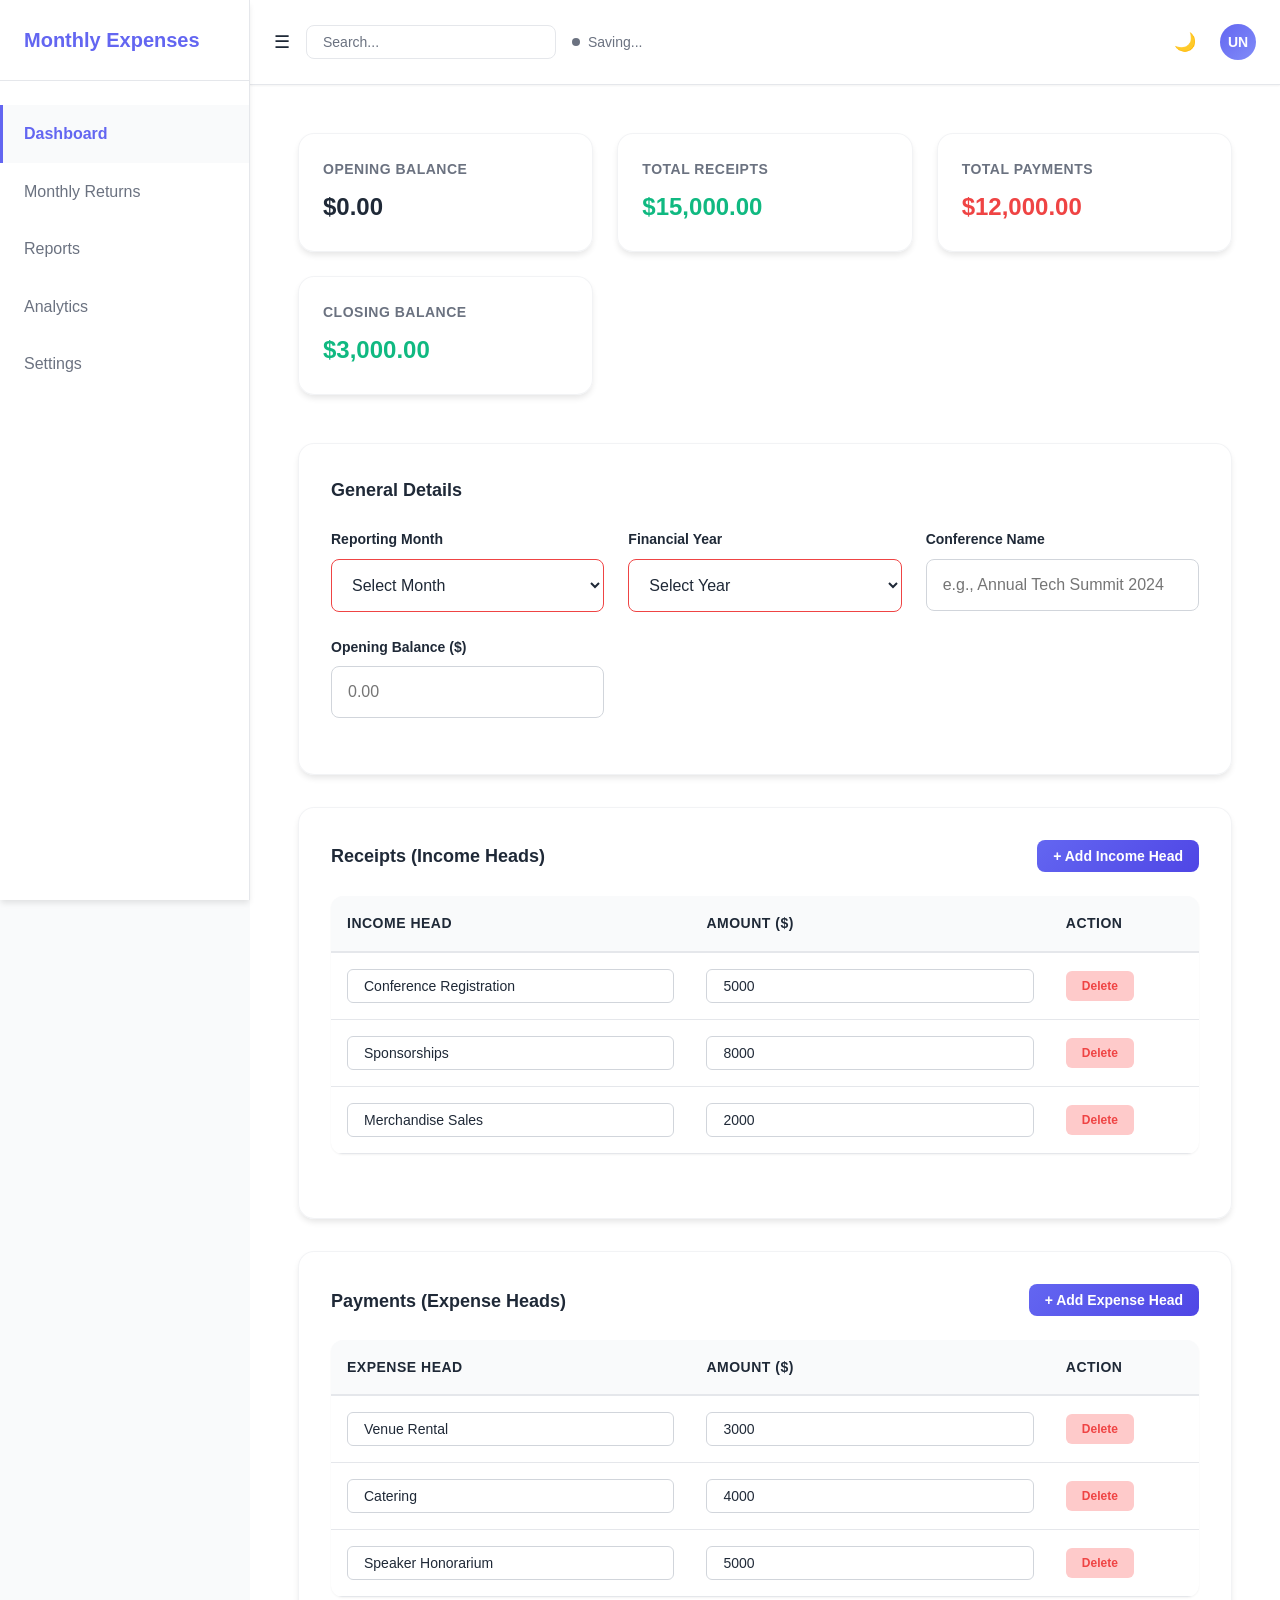
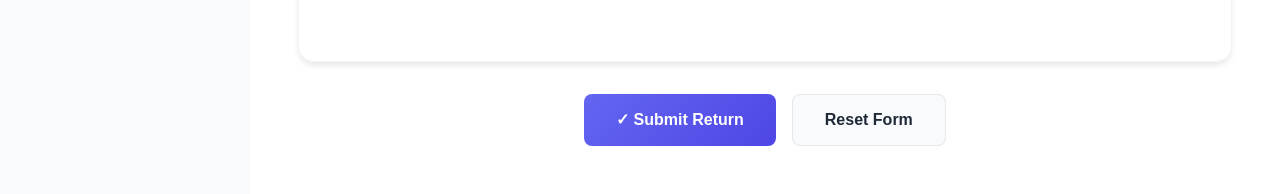
==== index.html @ 1924c883 "Initial commit" ====
<!DOCTYPE html>
<html lang="en">
<head>
  <meta charset="UTF-8" />
  <meta name="viewport" content="width=device-width, initial-scale=1.0" />
  <title>Monthly Returns Entry Page</title>
  <link rel="stylesheet" href="styles.css" />
</head>
<body>
  <div class="layout">
    <aside class="sidebar" id="sidebar">
      <div class="sidebar-header">
        <span class="sidebar-logo">Monthly Expenses</span>
      </div>
      <nav class="sidebar-nav" id="sidebarNav">
        <a class="nav-item active" id="dashboardNav">Dashboard</a>
        <a class="nav-item" id="monthlyReturnsNav">Monthly Returns</a>
        <a class="nav-item" id="reportsNav">Reports</a>
        <a class="nav-item" id="analyticsNav">Analytics</a>
        <a class="nav-item" id="settingsNav">Settings</a>
      </nav>
    </aside>

    <main class="main-content">
      <header class="header">
        <div class="header-left">
            <button class="mobile-menu-btn" id="mobileMenuBtn" title="Menu">☰</button>
            <div class="search-bar">
              <input type="text" placeholder="Search..." />
            </div>
            <div class="auto-save-indicator" id="autoSaveIndicator">
              <span class="auto-save-dot" id="autoSaveDot"></span>
              <span>Saving...</span>
            </div>
          </div>

        <div class="header-right">
          <button class="theme-toggle" id="themeToggle" title="Toggle theme">
            🌙
          </button>
          <div class="user-profile">
            <div class="avatar">UN</div>
          </div>
        </div>
      </header>

      <div class="content">

        <div class="overview-section">
          <div class="overview-card">
            <div class="card-label">Opening Balance</div>
            <div class="card-value" id="openingBalanceValue">$0.00</div>
          </div>
          <div class="overview-card">
            <div class="card-label">Total Receipts</div>
            <div class="card-value positive" id="totalReceiptsValue">
              $0.00
            </div>
          </div>
          <div class="overview-card">
            <div class="card-label">Total Payments</div>
            <div class="card-value negative" id="totalPaymentsValue">
              $0.00
            </div>
          </div>
          <div
            class="overview-card"
            id="closingBalanceContainer"
          >
            <div class="card-label">Closing Balance</div>
            <div class="card-value" id="closingBalanceValue">$0.00</div>
          </div>
        </div>

        <!-- General Details Section -->
        <form class="form-section" id="mainForm">
          <h2 class="form-section-title">
            General Details
          </h2>

          <div class="form-grid">
            <div class="form-group">
              <label for="reportingMonth">Reporting Month</label>
              <select id="reportingMonth" required>
                <option value="">Select Month</option>
                <option value="January">January</option>
                <option value="February">February</option>
                <option value="March">March</option>
                <option value="April">April</option>
                <option value="May">May</option>
                <option value="June">June</option>
                <option value="July">July</option>
                <option value="August">August</option>
                <option value="September">September</option>
                <option value="October">October</option>
                <option value="November">November</option>
                <option value="December">December</option>
              </select>
              <span class="error-message">Please select a month</span>
            </div>

            <div class="form-group">
              <label for="financialYear">Financial Year</label>
              <select id="financialYear" required>
                <option value="">Select Year</option>
                <option value="2023-24">2023-24</option>
                <option value="2024-25">2024-25</option>
                <option value="2025-26">2025-26</option>
                <option value="2026-27">2026-27</option>
                <option value="2027-28">2027-28</option>
              </select>
              <span class="error-message">Please select a financial year</span>
            </div>

            <div class="form-group">
              <label for="conferenceName">Conference Name</label>
              <input
                type="text"
                id="conferenceName"
                placeholder="e.g., Annual Tech Summit 2024"
                required
              />
              <span class="error-message"
                >Please enter conference name</span
              >
            </div>

            <div class="form-group">
              <label for="openingBalance">Opening Balance ($)</label>
              <input
                type="number"
                id="openingBalance"
                placeholder="0.00"
                min="0"
                required
              />
              <span class="error-message"
                >Please enter opening balance</span
              >
            </div>
          </div>
        </form>

        <!-- Receipts Section -->
        <div class="form-section">
          <div class="table-section">
            <div class="table-header">
              <h2 class="table-title">
                Receipts (Income Heads)
              </h2>
              <button type="button" class="add-row-btn" id="addReceiptBtn">
                + Add Income Head
              </button>
            </div>

            <table class="dynamic-table">
              <thead>
                <tr>
                  <th>Income Head</th>
                  <th>Amount ($)</th>
                  <th>Action</th>
                </tr>
              </thead>
              <tbody id="receiptsTableBody"></tbody>
            </table>
          </div>
        </div>

        <!-- Payments Section -->
        <div class="form-section">
          <div class="table-section">
            <div class="table-header">
              <h2 class="table-title">
                <span class="section-icon"></span>
                Payments (Expense Heads)
              </h2>
              <button type="button" class="add-row-btn" id="addPaymentBtn">
                + Add Expense Head
              </button>
            </div>

            <table class="dynamic-table">
              <thead>
                <tr>
                  <th>Expense Head</th>
                  <th>Amount ($)</th>
                  <th>Action</th>
                </tr>
              </thead>
              <tbody id="paymentsTableBody"></tbody>
            </table>
          </div>
        </div>

        <!-- Action Buttons -->
        <div class="action-buttons">
          <button type="submit" class="btn btn-primary" id="submitBtn">
            ✓ Submit Return
          </button>
          <button type="reset" class="btn btn-secondary" id="resetBtn">
            Reset Form
          </button>
        </div>
      </div>
    </main>
  </div>

  <!-- Success Modal -->
  <div class="modal" id="successModal">
    <div class="modal-content">
      <div class="modal-header">
        <h2 class="modal-title">✓ Return Submitted Successfully</h2>
        <button class="close-btn" id="closeModalBtn">&times;</button>
      </div>

      <div class="modal-body">
        <div class="success-icon">✓</div>
        <p style="text-align: center; margin-bottom: 20px">
          Your monthly return has been submitted successfully.
        </p>

        <div class="reference-id" id="referenceId">MR-XXXX-XXXX</div>

        <div style="margin-bottom: 20px">
          <h3 style="font-size: 14px; font-weight: 600; margin-bottom: 10px">
            Return Breakdown:
          </h3>
          <div id="modalBreakdown"></div>
        </div>
      </div>

      <div class="modal-footer">
        <button class="btn btn-secondary" id="downloadBtn">
          Download Report
        </button>
        <button class="btn btn-secondary" id="printBtn">
           Print Report
        </button>
        <button class="btn btn-primary" id="newReturnBtn">
          + New Return
        </button>
      </div>
    </div>
  </div>

  <script src="app.js"></script>
</body>
</html>
---- styles.css ----
:root {
  /* Colors */
  --primary: #6366f1;
  --primary-dark: #4f46e5;
  --primary-light: #818cf8;
  --success: #10b981;
  --success-dark: #059669;
  --warning: #f59e0b;
  --danger: #ef4444;
  --danger-dark: #dc2626;
  --danger-light: #fecaca;
  --info: #3b82f6;
  --dark: #1f2937;
  --dark-light: #374151;
  --gray-600: #4b5563;
  --gray-500: #6b7280;
  --gray-400: #9ca3af;
  --gray-300: #d1d5db;
  --gray-200: #e5e7eb;
  --gray-100: #f3f4f6;
  --white: #ffffff;
  --bg-dark: #0f172a;
  --bg-darker: #020617;
  --glass-bg: rgba(255, 255, 255, 0.7);
  --glass-border: rgba(255, 255, 255, 0.2);

  /* Spacing */
  --spacing-xs: 0.25rem;
  --spacing-sm: 0.5rem;
  --spacing-md: 1rem;
  --spacing-lg: 1.5rem;
  --spacing-xl: 2rem;
  --spacing-2xl: 3rem;

  /* Typography */
  --font-family: -apple-system, BlinkMacSystemFont, 'Segoe UI', Roboto, Oxygen,
    Ubuntu, Cantarell, sans-serif;
  --font-size-xs: 0.75rem;
  --font-size-sm: 0.875rem;
  --font-size-base: 1rem;
  --font-size-lg: 1.125rem;
  --font-size-xl: 1.25rem;
  --font-size-2xl: 1.5rem;

  /* Radius */
  --radius-sm: 0.375rem;
  --radius-md: 0.5rem;
  --radius-lg: 0.75rem;
  --radius-xl: 1rem;

  /* Shadows */
  --shadow-sm: 0 1px 2px 0 rgba(0, 0, 0, 0.05);
  --shadow-md: 0 4px 6px -1px rgba(0, 0, 0, 0.1);
  --shadow-lg: 0 10px 15px -3px rgba(0, 0, 0, 0.1);
  --shadow-xl: 0 20px 25px -5px rgba(0, 0, 0, 0.1);
  --glass-shadow: 0 8px 32px 0 rgba(31, 38, 135, 0.37);

  /* Transitions */
  --transition-fast: 150ms cubic-bezier(0.4, 0, 0.2, 1);
  --transition-base: 300ms cubic-bezier(0.4, 0, 0.2, 1);
}

/* Light theme (default) */
body {
  --text-primary: #1f2937;
  --text-secondary: #6b7280;
  --bg-primary: #ffffff;
  --bg-secondary: #f9fafb;
  --border-color: #e5e7eb;
  --input-bg: #ffffff;
  --input-border: #d1d5db;
  --sidebar-bg: #ffffff;
  --header-bg: #ffffff;
  --card-bg: rgba(255, 255, 255, 0.8);
  --card-border: rgba(229, 231, 235, 0.5);
}

/* Dark theme */
body.dark-theme {
  --text-primary: #f3f4f6;
  --text-secondary: #9ca3af;
  --bg-primary: #111827;
  --bg-secondary: #1f2937;
  --border-color: #374151;
  --input-bg: #1f2937;
  --input-border: #4b5563;
  --sidebar-bg: #111827;
  --header-bg: #111827;
  --card-bg: rgba(17, 24, 39, 0.8);
  --card-border: rgba(75, 85, 99, 0.3);
}


* {
  margin: 0;
  padding: 0;
  box-sizing: border-box;
}

html {
  scroll-behavior: smooth;
}

body {
  font-family: var(--font-family);
  font-size: var(--font-size-base);
  line-height: 1.6;
  color: var(--text-primary);
  background-color: var(--bg-secondary);
  transition: background-color var(--transition-base),
    color var(--transition-base);
}

a {
  color: var(--primary);
  text-decoration: none;
  transition: color var(--transition-fast);
}

a:hover {
  color: var(--primary-dark);
}

.layout {
  display: flex;
  min-height: 100vh;
}

.sidebar {
  width: 250px;
  background: var(--sidebar-bg);
  border-right: 1px solid var(--border-color);
  display: flex;
  flex-direction: column;
  position: fixed;
  left: 0;
  top: 0;
  height: 100vh;
  overflow-y: auto;
  z-index: 1000;
  box-shadow: var(--shadow-md);
  transition: transform var(--transition-base), visibility var(--transition-fast);
}

.sidebar.hidden {
  transform: translateX(-260px);
  visibility: hidden;
}

.main-content.fullwidth {
  margin-left: 0;
}

.sidebar-header {
  padding: var(--spacing-lg);
  border-bottom: 1px solid var(--border-color);
  display: flex;
  align-items: center;
  gap: var(--spacing-md);
}

.sidebar-logo {
  font-size: var(--font-size-xl);
  font-weight: 700;
  color: var(--primary);
}

.sidebar-nav {
  flex: 1;
  padding: var(--spacing-lg) 0;
}

.nav-item {
  display: block;
  padding: var(--spacing-md) var(--spacing-lg);
  color: var(--text-secondary);
  transition: all var(--transition-fast);
  cursor: pointer;
}

.nav-item:hover {
  color: var(--primary);
  background-color: var(--bg-secondary);
  padding-left: calc(var(--spacing-lg) + var(--spacing-sm));
}

.nav-item.active {
  color: var(--primary);
  background-color: var(--bg-secondary);
  border-left: 3px solid var(--primary);
  padding-left: calc(var(--spacing-lg) - 3px);
  font-weight: 600;
}

.main-content {
  flex: 1;
  margin-left: 250px;
  display: flex;
  flex-direction: column;
  background-color: var(--bg-primary);
}

.header {
  background: var(--header-bg);
  border-bottom: 1px solid var(--border-color);
  padding: var(--spacing-lg);
  display: flex;
  justify-content: space-between;
  align-items: center;
  box-shadow: var(--shadow-sm);
  gap: var(--spacing-lg);
}

.header-left {
  display: flex;
  align-items: center;
  gap: var(--spacing-md);
  flex: 1;
}

.search-bar {
  flex: 0 0 250px;
  position: relative;
}

.search-bar input {
  width: 100%;
  padding: var(--spacing-sm) var(--spacing-md);
  border: 1px solid var(--border-color);
  border-radius: var(--radius-md);
  background-color: var(--input-bg);
  color: var(--text-primary);
  font-size: var(--font-size-sm);
}

.search-bar input::placeholder {
  color: var(--text-secondary);
}

.header-right {
  display: flex;
  align-items: center;
  gap: var(--spacing-lg);
}

.auto-save-indicator {
  font-size: var(--font-size-sm);
  color: var(--text-secondary);
  display: flex;
  align-items: center;
  gap: var(--spacing-sm);
}

.auto-save-indicator.saved {
  color: var(--success);
}

.auto-save-dot {
  width: 8px;
  height: 8px;
  border-radius: 50%;
  background-color: currentColor;
  animation: pulse 2s cubic-bezier(0.4, 0, 0.6, 1) infinite;
}

@keyframes pulse {
  0%,
  100% {
    opacity: 1;
  }
  50% {
    opacity: 0.5;
  }
}

.theme-toggle {
  background: none;
  border: none;
  cursor: pointer;
  font-size: var(--font-size-lg);
  color: var(--text-primary);
  transition: color var(--transition-fast);
}

.theme-toggle:hover {
  color: var(--primary);
}

/* Three-dots / More button (reveals Dashboard) */
.more-btn {
  background: none;
  border: none;
  cursor: pointer;
  font-size: 1.5rem;
  color: var(--text-primary);
  padding: 0.25rem 0.5rem;
}

.more-btn:hover {
  color: var(--primary);
}

.user-profile {
  display: flex;
  align-items: center;
  gap: var(--spacing-sm);
}

.avatar {
  width: 36px;
  height: 36px;
  border-radius: 50%;
  background: linear-gradient(135deg, var(--primary), var(--primary-light));
  display: flex;
  align-items: center;
  justify-content: center;
  color: white;
  font-weight: 700;
  font-size: var(--font-size-sm);
}

.mobile-menu-btn {
  display: block;
  background: none;
  border: none;
  font-size: var(--font-size-lg);
  cursor: pointer;
  color: var(--text-primary);
}

.mobile-menu-btn.left {
  margin-right: var(--spacing-md);
}

.content {
  flex: 1;
  padding: var(--spacing-2xl);
  overflow-y: auto;
}

/* ===========================
   Overview Cards
   =========================== */
.overview-section {
  display: grid;
  grid-template-columns: repeat(auto-fit, minmax(250px, 1fr));
  gap: var(--spacing-lg);
  margin-bottom: var(--spacing-2xl);
}

.overview-card {
  background: var(--card-bg);
  border: 1px solid var(--card-border);
  border-radius: var(--radius-xl);
  padding: var(--spacing-lg);
  backdrop-filter: blur(10px);
  box-shadow: var(--shadow-md);
  transition: all var(--transition-base);
}

.overview-card:hover {
  box-shadow: var(--shadow-lg);
  transform: translateY(-2px);
}

.card-label {
  font-size: var(--font-size-sm);
  color: var(--text-secondary);
  margin-bottom: var(--spacing-sm);
  text-transform: uppercase;
  letter-spacing: 0.5px;
  font-weight: 600;
}

.card-value {
  font-size: var(--font-size-2xl);
  font-weight: 700;
  color: var(--text-primary);
}

.card-value.positive {
  color: var(--success);
}

.card-value.negative {
  color: var(--danger);
}

/* ===========================
   Form Sections
   =========================== */
.form-section {
  background: var(--card-bg);
  border: 1px solid var(--card-border);
  border-radius: var(--radius-xl);
  padding: var(--spacing-xl);
  margin-bottom: var(--spacing-xl);
  backdrop-filter: blur(10px);
  box-shadow: var(--shadow-md);
}

.form-section-title {
  font-size: var(--font-size-lg);
  font-weight: 700;
  margin-bottom: var(--spacing-lg);
  color: var(--text-primary);
  display: flex;
  align-items: center;
  gap: var(--spacing-md);
}

.section-icon {
  font-size: var(--font-size-xl);
}

.form-grid {
  display: grid;
  grid-template-columns: repeat(auto-fit, minmax(250px, 1fr));
  gap: var(--spacing-lg);
  margin-bottom: var(--spacing-lg);
}

.form-group {
  display: flex;
  flex-direction: column;
  gap: var(--spacing-sm);
}

.form-group label {
  font-weight: 600;
  color: var(--text-primary);
  font-size: var(--font-size-sm);
}

.form-group input,
.form-group select {
  padding: var(--spacing-md);
  border: 1px solid var(--input-border);
  border-radius: var(--radius-md);
  background-color: var(--input-bg);
  color: var(--text-primary);
  font-family: inherit;
  font-size: var(--font-size-base);
  transition: all var(--transition-fast);
}

.form-group input:focus,
.form-group select:focus {
  outline: none;
  border-color: var(--primary);
  box-shadow: 0 0 0 3px rgba(99, 102, 241, 0.1);
}

.form-group input:invalid:not(:placeholder-shown),
.form-group select:invalid:not(:placeholder-shown) {
  border-color: var(--danger);
}

.error-message {
  font-size: var(--font-size-xs);
  color: var(--danger);
  display: none;
}

.form-group.has-error .error-message {
  display: block;
}

/* ===========================
   Dynamic Tables
   =========================== */
.table-section {
  margin-bottom: var(--spacing-xl);
}

.table-header {
  display: flex;
  justify-content: space-between;
  align-items: center;
  margin-bottom: var(--spacing-lg);
}

.table-title {
  font-size: var(--font-size-lg);
  font-weight: 700;
  color: var(--text-primary);
}

.add-row-btn {
  background: linear-gradient(135deg, var(--primary), var(--primary-dark));
  color: white;
  border: none;
  padding: var(--spacing-sm) var(--spacing-md);
  border-radius: var(--radius-md);
  cursor: pointer;
  font-weight: 600;
  transition: all var(--transition-fast);
  font-size: var(--font-size-sm);
}

.add-row-btn:hover {
  transform: translateY(-2px);
  box-shadow: var(--shadow-md);
}

.add-row-btn:active {
  transform: translateY(0);
}

.dynamic-table {
  width: 100%;
  border-collapse: collapse;
  border-spacing: 0;
  background: var(--input-bg);
  border-radius: var(--radius-lg);
  overflow: hidden;
  box-shadow: var(--shadow-sm);
}

.dynamic-table thead {
  background-color: var(--bg-secondary);
  border-bottom: 2px solid var(--border-color);
}

.dynamic-table th {
  padding: var(--spacing-md);
  text-align: left;
  font-weight: 700;
  color: var(--text-primary);
  font-size: var(--font-size-sm);
  text-transform: uppercase;
  letter-spacing: 0.5px;
}

.dynamic-table td {
  padding: var(--spacing-md);
  border-bottom: 1px solid var(--border-color);
  color: var(--text-primary);
}

.dynamic-table tbody tr:hover {
  background-color: var(--bg-secondary);
}

.dynamic-table input {
  width: 100%;
  padding: var(--spacing-sm) var(--spacing-md);
  border: 1px solid var(--input-border);
  border-radius: var(--radius-sm);
  background-color: var(--bg-primary);
  color: var(--text-primary);
  font-size: var(--font-size-sm);
}

.dynamic-table input:focus {
  outline: none;
  border-color: var(--primary);
  box-shadow: 0 0 0 2px rgba(99, 102, 241, 0.1);
}

.delete-btn {
  background: var(--danger-light);
  color: var(--danger);
  border: none;
  padding: var(--spacing-sm) var(--spacing-md);
  border-radius: var(--radius-sm);
  cursor: pointer;
  font-weight: 600;
  transition: all var(--transition-fast);
  font-size: var(--font-size-xs);
}

.delete-btn:hover {
  background: var(--danger);
  color: white;
}

.empty-table {
  text-align: center;
  padding: var(--spacing-2xl);
  color: var(--text-secondary);
}

/* ===========================
   Buttons & Actions
   =========================== */
.action-buttons {
  display: flex;
  gap: var(--spacing-md);
  margin-top: var(--spacing-xl);
  justify-content: center;
  flex-wrap: wrap;
}

.btn {
  padding: var(--spacing-md) var(--spacing-xl);
  border: none;
  border-radius: var(--radius-md);
  font-weight: 600;
  cursor: pointer;
  font-size: var(--font-size-base);
  transition: all var(--transition-fast);
  display: inline-flex;
  align-items: center;
  gap: var(--spacing-sm);
}

.btn-primary {
  background: linear-gradient(135deg, var(--primary), var(--primary-dark));
  color: white;
}

.btn-primary:hover:not(:disabled) {
  transform: translateY(-2px);
  box-shadow: var(--shadow-lg);
}

.btn-primary:disabled {
  opacity: 0.5;
  cursor: not-allowed;
}

.btn-secondary {
  background: var(--bg-secondary);
  color: var(--text-primary);
  border: 1px solid var(--border-color);
}

.btn-secondary:hover {
  background: var(--bg-secondary);
  border-color: var(--primary);
}

.btn-danger {
  background: var(--danger);
  color: white;
}

.btn-danger:hover {
  background: var(--danger-dark);
}

/* ===========================
   Modal
   =========================== */
.modal {
  display: none;
  position: fixed;
  top: 0;
  left: 0;
  width: 100%;
  height: 100%;
  background: rgba(0, 0, 0, 0.5);
  z-index: 2000;
  align-items: center;
  justify-content: center;
  animation: fadeIn var(--transition-base);
}

.modal.show {
  display: flex;
}

@keyframes fadeIn {
  from {
    opacity: 0;
  }
  to {
    opacity: 1;
  }
}

.modal-content {
  background: var(--card-bg);
  border: 1px solid var(--card-border);
  border-radius: var(--radius-xl);
  padding: var(--spacing-2xl);
  max-width: 500px;
  width: 90%;
  box-shadow: var(--shadow-xl);
  backdrop-filter: blur(10px);
  animation: slideUp var(--transition-base);
  max-height: 80vh;
  overflow-y: auto;
}

@keyframes slideUp {
  from {
    transform: translateY(20px);
    opacity: 0;
  }
  to {
    transform: translateY(0);
    opacity: 1;
  }
}

.modal-header {
  display: flex;
  justify-content: space-between;
  align-items: center;
  margin-bottom: var(--spacing-lg);
  border-bottom: 1px solid var(--border-color);
  padding-bottom: var(--spacing-lg);
}

.modal-title {
  font-size: var(--font-size-xl);
  font-weight: 700;
  color: var(--text-primary);
}

.close-btn {
  background: none;
  border: none;
  font-size: var(--font-size-lg);
  cursor: pointer;
  color: var(--text-secondary);
  transition: color var(--transition-fast);
}

.close-btn:hover {
  color: var(--text-primary);
}

.modal-body {
  margin-bottom: var(--spacing-lg);
}

.success-icon {
  width: 60px;
  height: 60px;
  background: var(--success);
  border-radius: 50%;
  display: flex;
  align-items: center;
  justify-content: center;
  color: white;
  font-size: 32px;
  margin: 0 auto var(--spacing-lg);
}

.reference-id {
  background: var(--bg-secondary);
  padding: var(--spacing-md);
  border-radius: var(--radius-md);
  text-align: center;
  margin-bottom: var(--spacing-lg);
  font-family: 'Courier New', monospace;
  font-weight: 700;
  color: var(--primary);
}

.breakdown-item {
  display: flex;
  justify-content: space-between;
  padding: var(--spacing-sm) 0;
  border-bottom: 1px solid var(--border-color);
  font-size: var(--font-size-sm);
}

.breakdown-item:last-child {
  border-bottom: none;
}

.breakdown-item.total {
  font-weight: 700;
  color: var(--text-primary);
  border-top: 2px solid var(--border-color);
  padding-top: var(--spacing-md);
  margin-top: var(--spacing-md);
}

.modal-footer {
  display: flex;
  gap: var(--spacing-md);
  justify-content: center;
  flex-wrap: wrap;
}

/* ===========================
   Responsive Design
   =========================== */
@media (max-width: 768px) {
  .sidebar {
    width: 100%;
    height: auto;
    position: relative;
    border-right: none;
    border-bottom: 1px solid var(--border-color);
    flex-direction: row;
  }

  .sidebar-header {
    flex: 0;
  }

  .sidebar-nav {
    flex: 1;
    display: flex;
    overflow-x: auto;
    padding: 0;
  }

  .nav-item {
    padding: var(--spacing-md);
    white-space: nowrap;
  }

  .main-content {
    margin-left: 0;
  }

  .header {
    flex-direction: column;
    align-items: flex-start;
  }

  .header-left {
    width: 100%;
  }

  .search-bar {
    flex: 1;
  }

  .header-right {
    width: 100%;
    justify-content: space-between;
  }

  .mobile-menu-btn {
    display: block;
  }

  .content {
    padding: var(--spacing-lg);
  }

  .overview-section {
    grid-template-columns: repeat(auto-fit, minmax(200px, 1fr));
    gap: var(--spacing-md);
  }

  .form-section {
    padding: var(--spacing-lg);
  }

  .form-grid {
    grid-template-columns: 1fr;
  }

  .dynamic-table {
    font-size: var(--font-size-sm);
  }

  .dynamic-table th,
  .dynamic-table td {
    padding: var(--spacing-sm);
  }

  .modal-content {
    width: 95%;
    padding: var(--spacing-lg);
  }

  .action-buttons {
    flex-direction: column;
  }

  .btn {
    width: 100%;
    justify-content: center;
  }
}

@media (max-width: 480px) {
  :root {
    --spacing-lg: 1rem;
    --font-size-base: 0.95rem;
  }

  .card-value {
    font-size: var(--font-size-xl);
  }

  .dynamic-table {
    overflow-x: auto;
  }

  .form-section-title {
    font-size: var(--font-size-base);
  }
}
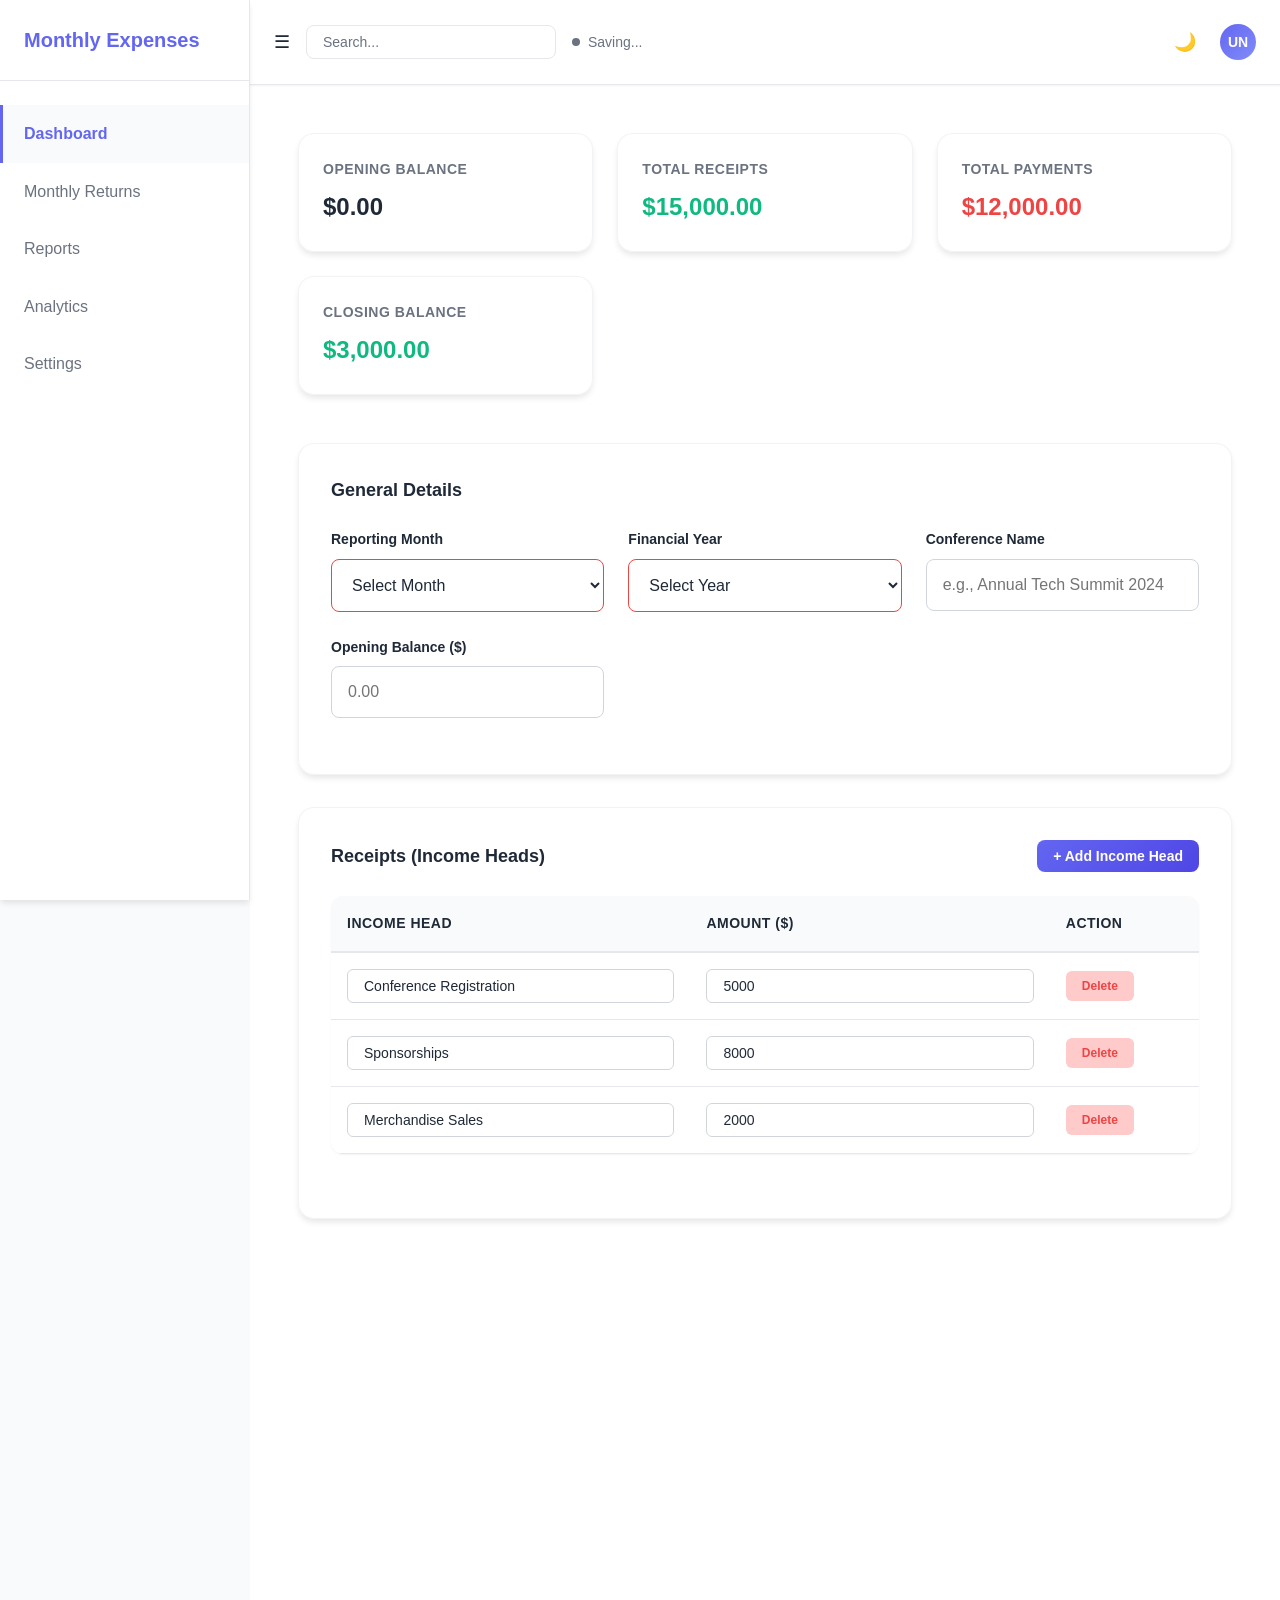
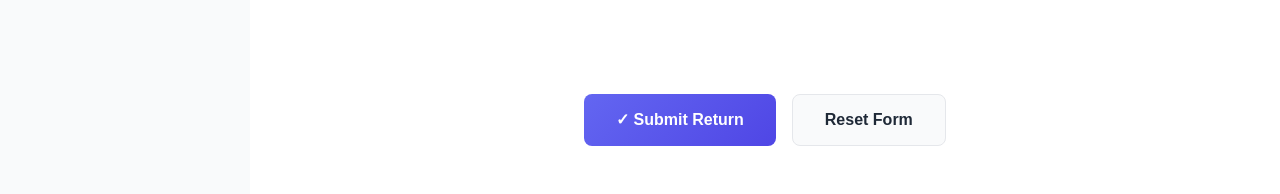
==== commit 6fc71512: "reponsive" ====
--- a/index.html
+++ b/index.html
@@ -153,6 +153,7 @@
               </button>
             </div>
 
+            <div class="table-responsive">
             <table class="dynamic-table">
               <thead>
                 <tr>
@@ -163,6 +164,7 @@
               </thead>
               <tbody id="receiptsTableBody"></tbody>
             </table>
+            </div>
           </div>
         </div>
 
@@ -179,6 +181,7 @@
               </button>
             </div>
 
+            <div class="table-responsive">
             <table class="dynamic-table">
               <thead>
                 <tr>
@@ -189,15 +192,16 @@
               </thead>
               <tbody id="paymentsTableBody"></tbody>
             </table>
+            </div>
           </div>
         </div>
 
         <!-- Action Buttons -->
         <div class="action-buttons">
-          <button type="submit" class="btn btn-primary" id="submitBtn">
+          <button type="button" class="btn btn-primary" id="submitBtn">
             ✓ Submit Return
           </button>
-          <button type="reset" class="btn btn-secondary" id="resetBtn">
+          <button type="button" class="btn btn-secondary" id="resetBtn">
             Reset Form
           </button>
         </div>
--- a/styles.css
+++ b/styles.css
@@ -855,6 +855,12 @@
     font-size: var(--font-size-sm);
   }
 
+  /* Ensure table container can scroll horizontally on small devices */
+  .table-responsive {
+    overflow-x: auto;
+    -webkit-overflow-scrolling: touch;
+  }
+
   .dynamic-table th,
   .dynamic-table td {
     padding: var(--spacing-sm);
@@ -872,6 +878,15 @@
   .btn {
     width: 100%;
     justify-content: center;
+  }
+}
+
+/* Improve hiding sidebar on small screens (use display none for hidden state) */
+@media (max-width: 768px) {
+  .sidebar.hidden {
+    display: none;
+    transform: none;
+    visibility: hidden;
   }
 }
 
